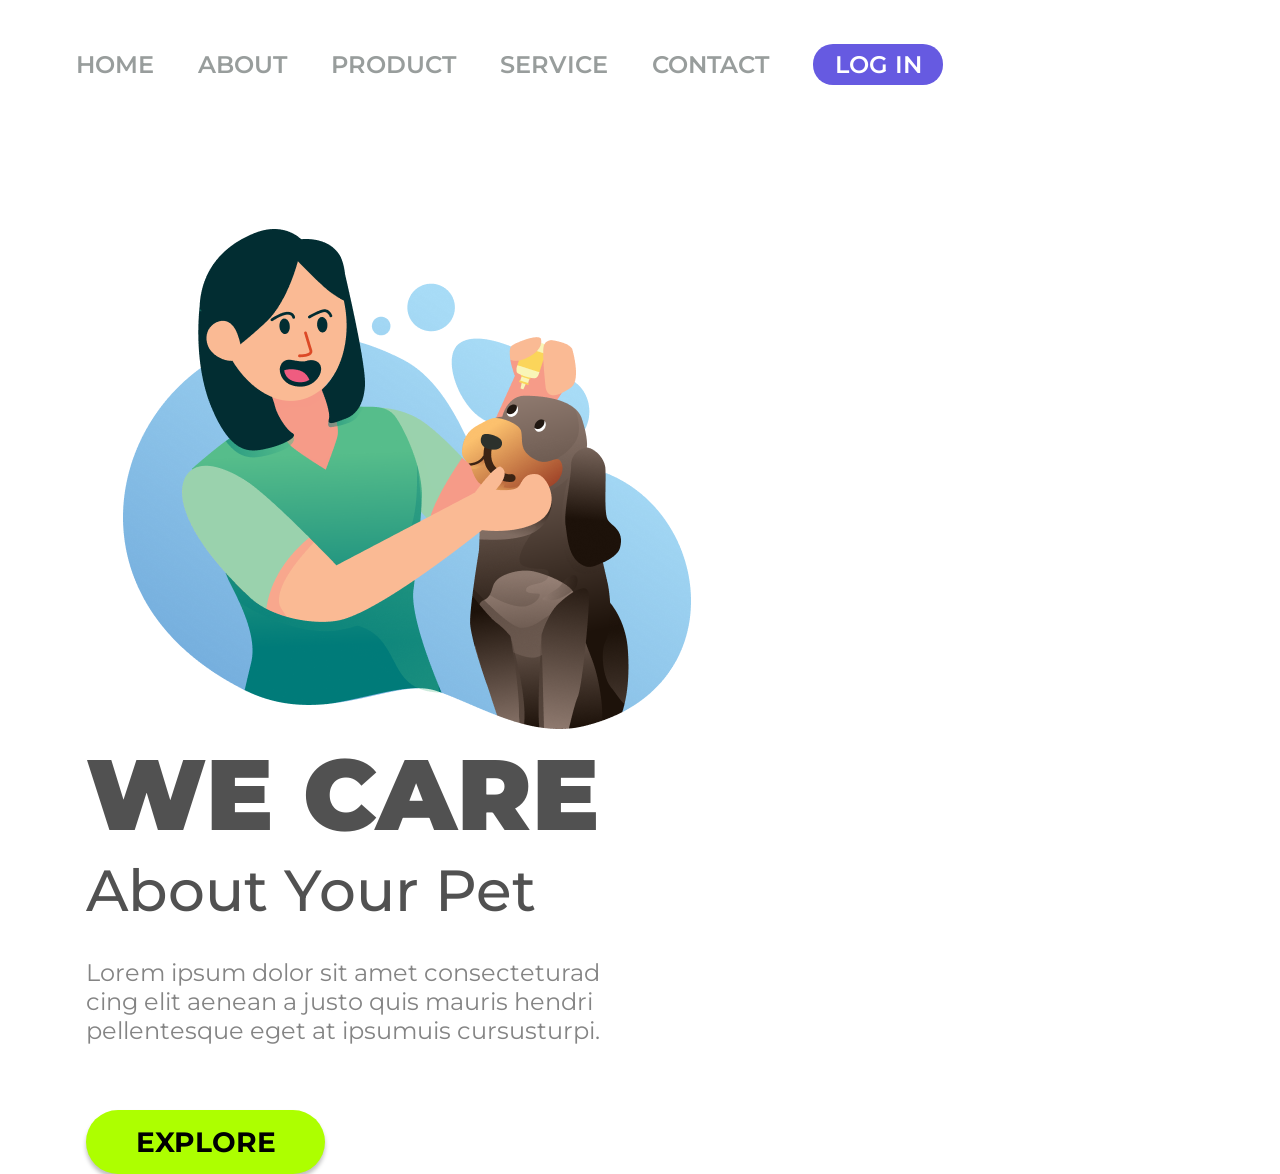
==== index.html @ d292b1b7 "Meu Primeiro Commit" ====
<!DOCTYPE html>
<html lang="pt-br">

<head>
    <meta charset="UTF-8">
    <meta name="viewport" content="width=device-width, initial-scale=1.0">
    <link rel="stylesheet" href="./6 - DESAFIO 1.css">
    <link rel="preconnect" href="https://fonts.googleapis.com">
    <link rel="preconnect" href="https://fonts.gstatic.com" crossorigin>
    <link href="https://fonts.googleapis.com/css2?family=Montserrat:ital,wght@0,100..900;1,100..900&display=swap"
        rel="stylesheet">
</head>

<body>
        <header>
            <a class="login-home">HOME</a>
            <a class="login-home">ABOUT</a>
            <a class="login-home">PRODUCT</a>
            <a class="login-home">SERVICE</a>
            <a class="login-home">CONTACT</a>
            <button class="login-button">LOG IN</button>
        </header>

        <img src="./img/Illustration 2.png" alt="foto-pet">
    <section>
        <h1>WE CARE</h1>
        <h2>About Your Pet</h2>
        <p>Lorem ipsum dolor sit amet consecteturad
            cing elit aenean a justo quis mauris hendri
            pellentesque eget at ipsumuis cursusturpi.
        </p>
        <button class="explore-button">EXPLORE</button>
    </section>

</body>

</html>
---- 6 - DESAFIO 1.css ----
* {
    font-family: "Montserrat", sans-serif;
    margin: 0;
    padding: 0;
}

header {
    margin: 44px 0 144px 76px;
    font-size: 24px;
    font-weight: 600;
    color: #989D9C;
}

section {
    display: inline-block;
    width: 515px;
    margin-left: 86px;
}

.login-home {
    margin-right: 37px;
    cursor: pointer;
}

img {
    margin-left: 123px;
    width: 568px;
    height: 500px;
}

.login-button {
    width: 130px;
    height: 41px;
    background: #665AE1;
    color: #ffffff;
    border: none;
    border-radius: 20px;
    font-weight: 600;
    font-size: 24px;
    cursor: pointer;
}

h1 {
    font-weight: 900;
    font-size: 100px;
    color: #515151;
}

h2 {
    font-weight: 500;
    font-size: 58px;
    color: #515151;
}

p {
    font-weight: 400;
    font-size: 24px;
    color: #848484;
    margin-top: 32px;
    height: 87px;
}

.explore-button {
    width: 239px;
    height: 64px;
    border-radius: 50px;
    margin-top: 65px;
    background: #ADFF00;
    font-weight: 700;
    font-size: 28px;
    box-shadow: 0 4px 4px 0 #00000040;
    border: none;
    cursor: pointer;
}

@media screen and (max-width:1000px) {
    body {
        margin: 0;
        padding: 0;
    }

    header {
        display: none;
    }

    p {
        display: none;
    }

    section {
        text-align: center;
        height: auto;
        display: block;
        width: 100%;
        margin: 0;
    }

    .explore-button {
        margin: 0 auto;
    }

    h1 {
        font-size: 50px;
        line-height: 100%;
        margin: 24px 63px 7px 64px;
    }

    h2 {
        font-size: 30px;
        line-height: 100%;
        margin: 0 79px 17px 79px;
    }

    img {
        height: auto;
        max-width: 90%;
        margin: 0 auto;
        padding: 149px 22px 7px 14px;
    }
}
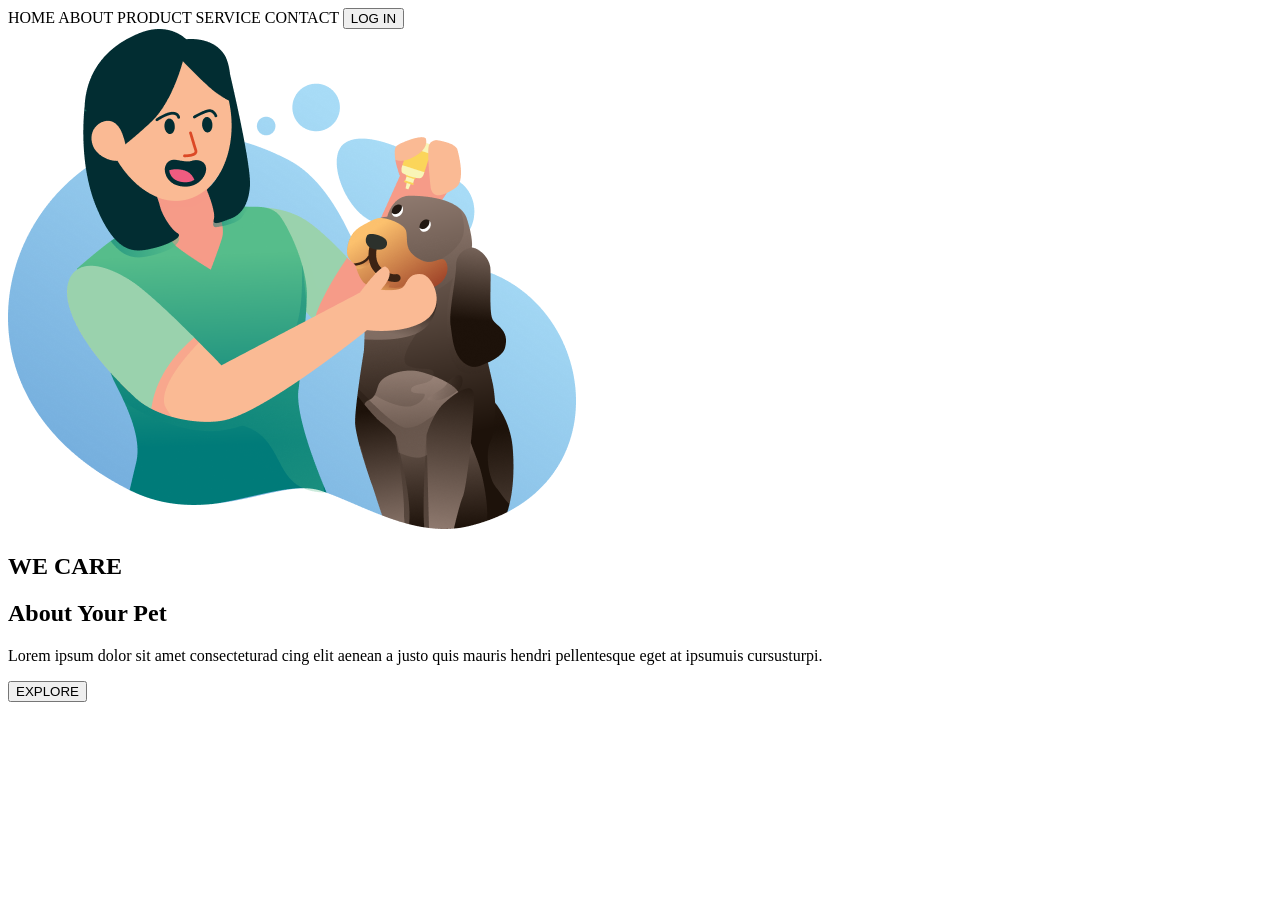
==== commit 3662c115: "Alterei o lnk do CSS no index.html" ====
--- a/index.html
+++ b/index.html
@@ -4,24 +4,25 @@
 <head>
     <meta charset="UTF-8">
     <meta name="viewport" content="width=device-width, initial-scale=1.0">
-    <link rel="stylesheet" href="./6 - DESAFIO 1.css">
+    <link rel="stylesheet" href="./img/Illustration 2.png">
     <link rel="preconnect" href="https://fonts.googleapis.com">
     <link rel="preconnect" href="https://fonts.gstatic.com" crossorigin>
     <link href="https://fonts.googleapis.com/css2?family=Montserrat:ital,wght@0,100..900;1,100..900&display=swap"
         rel="stylesheet">
+    <title>WE CARE-primeiro projeto-git</title>
 </head>
 
 <body>
-        <header>
-            <a class="login-home">HOME</a>
-            <a class="login-home">ABOUT</a>
-            <a class="login-home">PRODUCT</a>
-            <a class="login-home">SERVICE</a>
-            <a class="login-home">CONTACT</a>
-            <button class="login-button">LOG IN</button>
-        </header>
+    <header>
+        <a class="login-home">HOME</a>
+        <a class="login-home">ABOUT</a>
+        <a class="login-home">PRODUCT</a>
+        <a class="login-home">SERVICE</a>
+        <a class="login-home">CONTACT</a>
+        <button class="login-button">LOG IN</button>
+    </header>
 
-        <img src="./img/Illustration 2.png" alt="foto-pet">
+    <img src="./img/Illustration 2.png" alt="foto-pet">
     <section>
         <h1>WE CARE</h1>
         <h2>About Your Pet</h2>
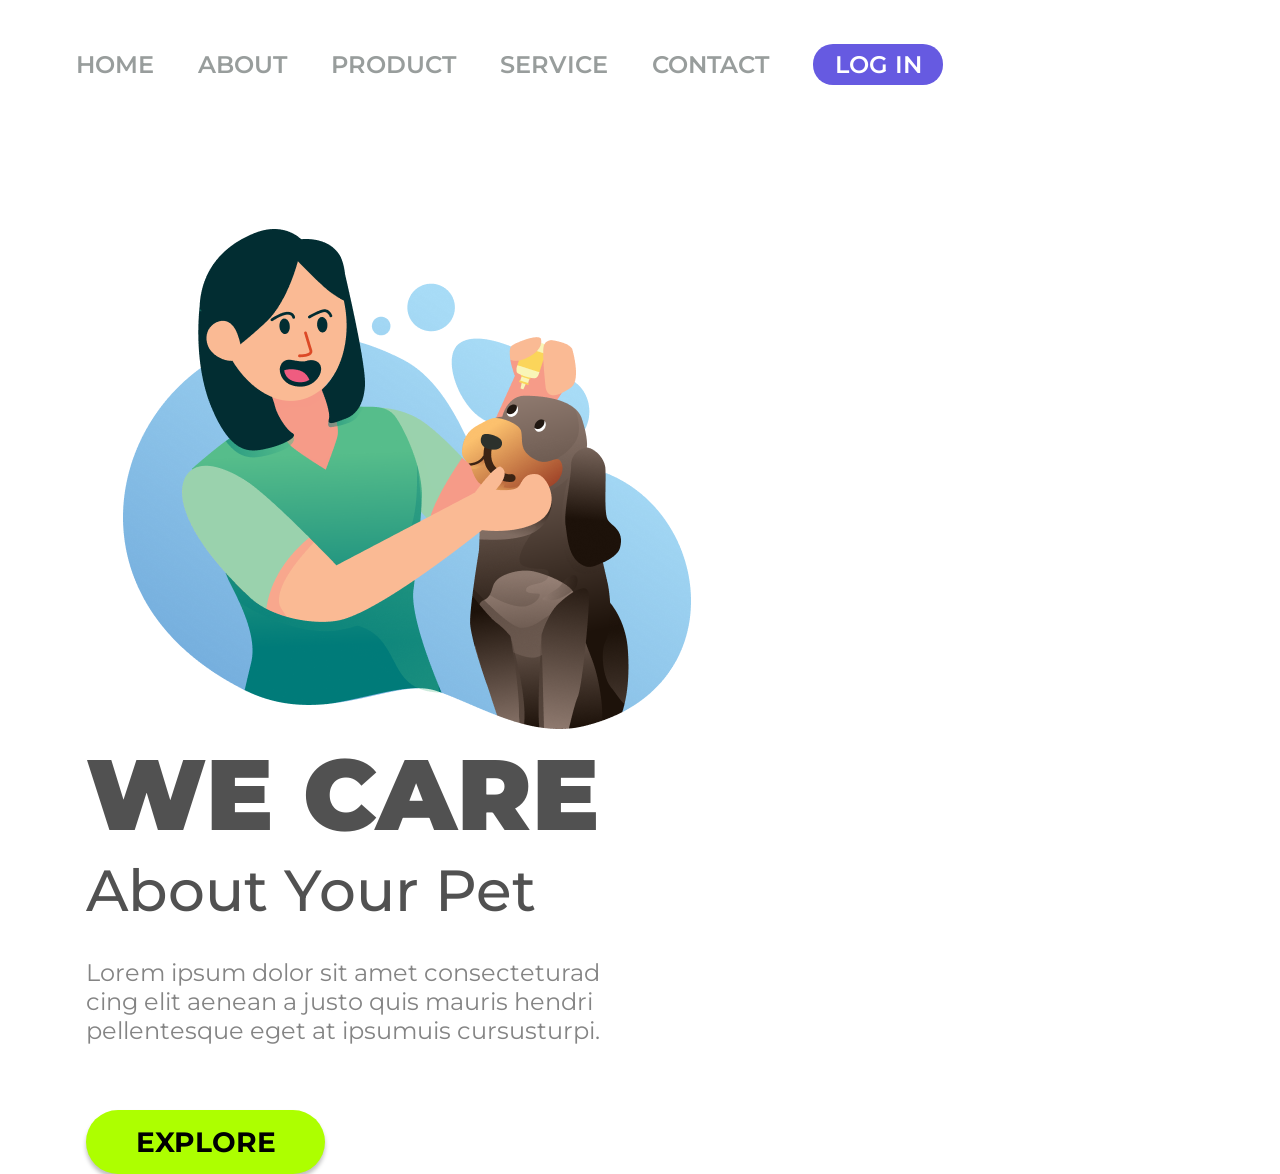
==== commit 962c9c02: "Corrigi o erro no link do CSS no index.html" ====
--- a/index.html
+++ b/index.html
@@ -4,7 +4,7 @@
 <head>
     <meta charset="UTF-8">
     <meta name="viewport" content="width=device-width, initial-scale=1.0">
-    <link rel="stylesheet" href="./img/Illustration 2.png">
+    <link rel="stylesheet" href="./styles.css">
     <link rel="preconnect" href="https://fonts.googleapis.com">
     <link rel="preconnect" href="https://fonts.gstatic.com" crossorigin>
     <link href="https://fonts.googleapis.com/css2?family=Montserrat:ital,wght@0,100..900;1,100..900&display=swap"
--- a/styles.css
+++ b/styles.css
@@ -0,0 +1,120 @@
+* {
+    font-family: "Montserrat", sans-serif;
+    margin: 0;
+    padding: 0;
+}
+
+header {
+    margin: 44px 0 144px 76px;
+    font-size: 24px;
+    font-weight: 600;
+    color: #989D9C;
+}
+
+section {
+    display: inline-block;
+    width: 515px;
+    margin-left: 86px;
+}
+
+.login-home {
+    margin-right: 37px;
+    cursor: pointer;
+}
+
+img {
+    margin-left: 123px;
+    width: 568px;
+    height: 500px;
+}
+
+.login-button {
+    width: 130px;
+    height: 41px;
+    background: #665AE1;
+    color: #ffffff;
+    border: none;
+    border-radius: 20px;
+    font-weight: 600;
+    font-size: 24px;
+    cursor: pointer;
+}
+
+h1 {
+    font-weight: 900;
+    font-size: 100px;
+    color: #515151;
+}
+
+h2 {
+    font-weight: 500;
+    font-size: 58px;
+    color: #515151;
+}
+
+p {
+    font-weight: 400;
+    font-size: 24px;
+    color: #848484;
+    margin-top: 32px;
+    height: 87px;
+}
+
+.explore-button {
+    width: 239px;
+    height: 64px;
+    border-radius: 50px;
+    margin-top: 65px;
+    background: #ADFF00;
+    font-weight: 700;
+    font-size: 28px;
+    box-shadow: 0 4px 4px 0 #00000040;
+    border: none;
+    cursor: pointer;
+}
+
+@media screen and (max-width:1000px) {
+    body {
+        margin: 0;
+        padding: 0;
+    }
+
+    header {
+        display: none;
+    }
+
+    p {
+        display: none;
+    }
+
+    section {
+        text-align: center;
+        height: auto;
+        display: block;
+        width: 100%;
+        margin: 0;
+    }
+
+    .explore-button {
+        margin: 0 auto;
+    }
+
+    h1 {
+        font-size: 50px;
+        line-height: 100%;
+        margin: 24px 63px 7px 64px;
+    }
+
+    h2 {
+        font-size: 30px;
+        line-height: 100%;
+        margin: 0 79px 17px 79px;
+    }
+
+    img {
+        height: auto;
+        max-width: 90%;
+        margin: 0 auto;
+        padding: 149px 22px 7px 14px;
+    }
+}
